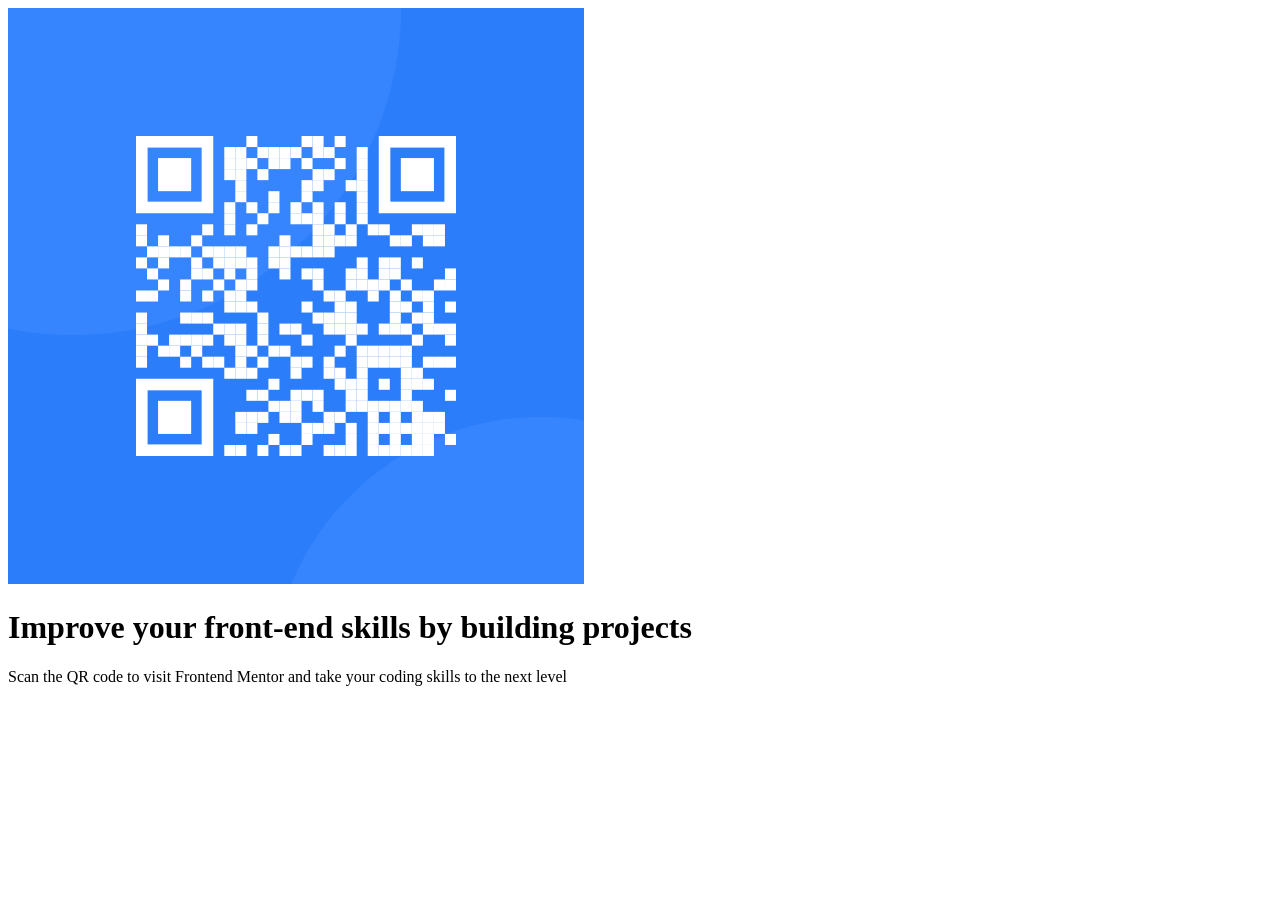
==== index.html @ 9c6b6b5d "Update and rename design/qrcode.html to index.html" ====
<!doctype html>
<html lang="en">
  <head>
    <meta charset="UTF-8" />
    <meta name="viewport" content="width=device-width, initial-scale=1.0" />
    <title>QR Code</title>
    <link href="https://fonts.googleapis.com/css2?family=Outfit:wght@400;700&display=swap" rel="stylesheet">
    <link rel="stylesheet" href="style.css" />
    
  </head>
  <body>
    <div class="container">
      <div class="qrcode">
        <img src="/images/image-qr-code.png" alt="" />
        <h1>Improve your front-end skills by building projects</h1>
        <p>
          Scan the QR code to visit Frontend Mentor and take your coding skills
          to the next level
        </p>
      </div>
    </div>
  </body>
</html>
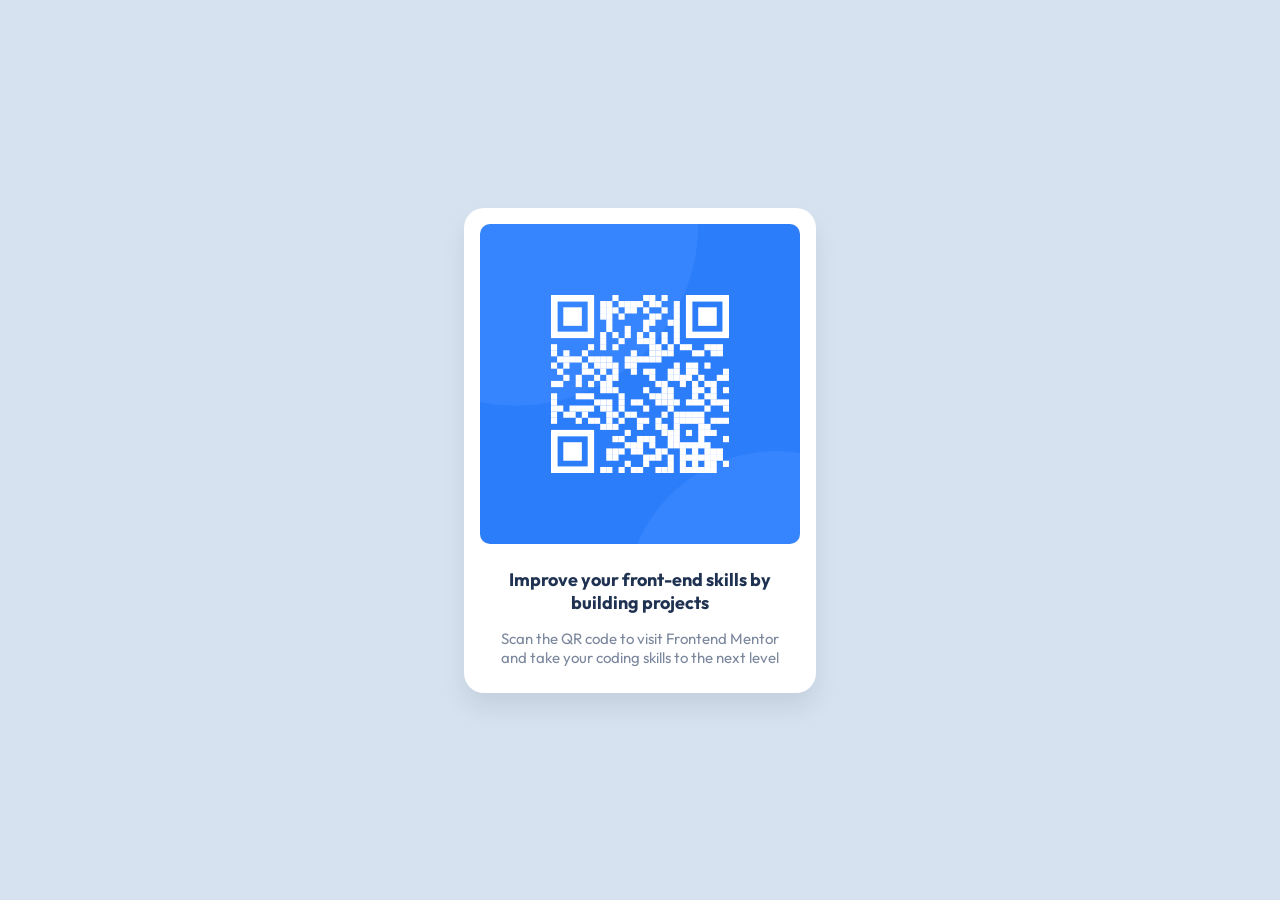
==== commit 43757bd1: "Update index.html" ====
--- a/index.html
+++ b/index.html
@@ -11,7 +11,7 @@
   <body>
     <div class="container">
       <div class="qrcode">
-        <img src="/images/image-qr-code.png" alt="" />
+        <img src="images/image-qr-code.png" alt="" />
         <h1>Improve your front-end skills by building projects</h1>
         <p>
           Scan the QR code to visit Frontend Mentor and take your coding skills
--- a/style.css
+++ b/style.css
@@ -0,0 +1,39 @@
+body {
+  display: flex;
+  justify-content: center;
+  align-items: center;
+  min-height: 100vh;
+  margin: 0;
+  background-color: hsl(212, 45%, 89%);
+  font-family: "Outfit", sans-serif;
+}
+
+.container {
+  background-color: white;
+  width: 320px;
+  border-radius: 20px;
+  padding: 16px;
+  box-shadow: 0 15px 25px rgba(0, 0, 0, 0.08);
+}
+
+.qrcode {
+  text-align: center;
+}
+
+.qrcode img {
+  width: 100%;
+  border-radius: 10px;
+}
+
+.qrcode h1 {
+  font-size: 18px;
+  color: hsl(218, 44%, 22%);
+  margin: 20px 0 15px;
+  font-weight: 700;
+}
+
+.qrcode p {
+  font-size: 15px;
+  color: hsl(220, 15%, 55%);
+  margin: 0 10px 10px;
+}
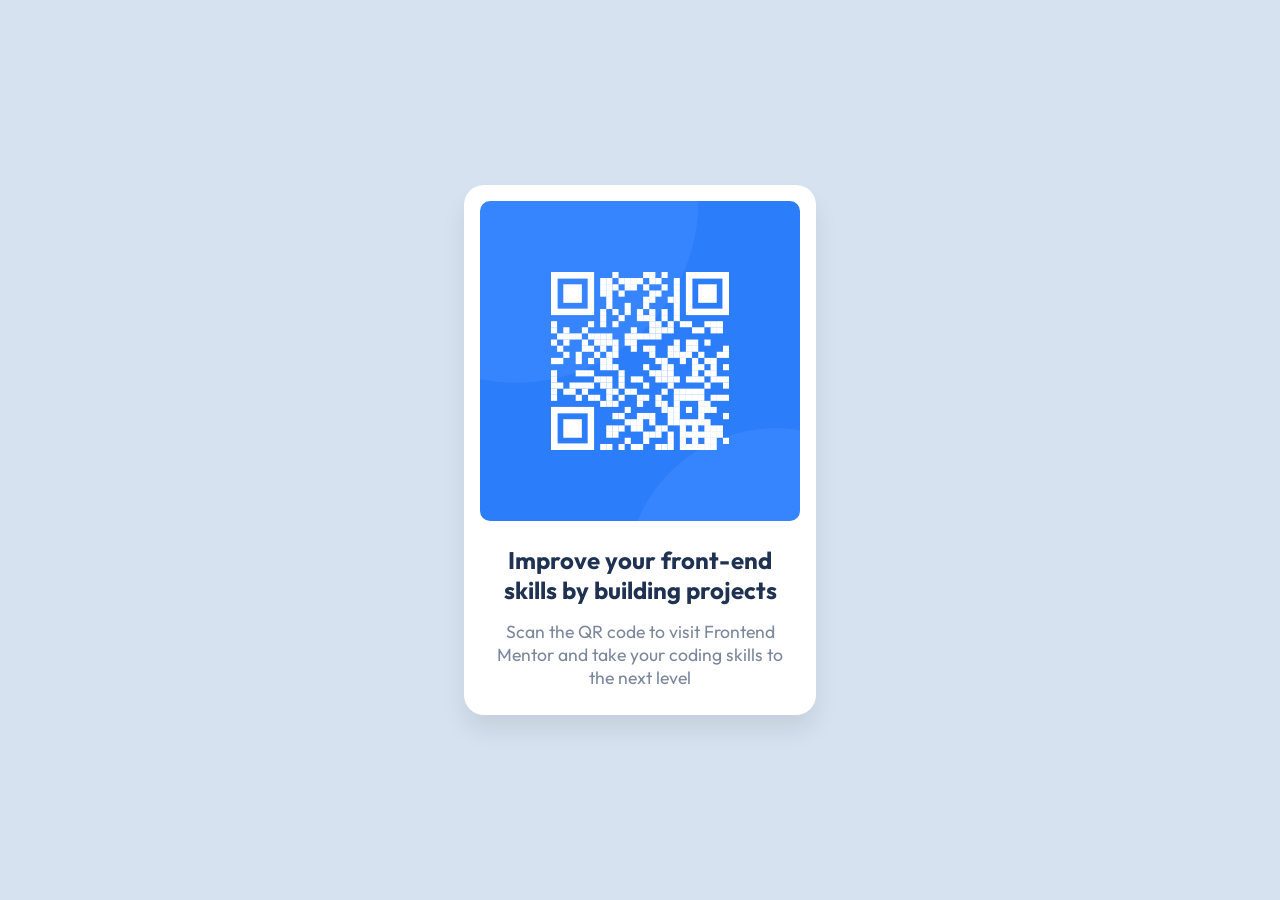
==== commit 668ee276: "Update index.html" ====
--- a/index.html
+++ b/index.html
@@ -4,20 +4,27 @@
     <meta charset="UTF-8" />
     <meta name="viewport" content="width=device-width, initial-scale=1.0" />
     <title>QR Code</title>
-    <link href="https://fonts.googleapis.com/css2?family=Outfit:wght@400;700&display=swap" rel="stylesheet">
+    <link
+      href="https://fonts.googleapis.com/css2?family=Outfit:wght@400;700&display=swap"
+      rel="stylesheet"
+    />
     <link rel="stylesheet" href="style.css" />
-    
   </head>
   <body>
-    <div class="container">
-      <div class="qrcode">
-        <img src="images/image-qr-code.png" alt="" />
+    <main>
+      <section class="container">
+        <img
+          src="../images/image-qr-code.png"
+          alt="QR code linking to the Frontend Mentor website"
+        />
+
         <h1>Improve your front-end skills by building projects</h1>
+
         <p>
           Scan the QR code to visit Frontend Mentor and take your coding skills
           to the next level
         </p>
-      </div>
-    </div>
+      </section>
+    </main>
   </body>
 </html>
--- a/style.css
+++ b/style.css
@@ -1,10 +1,15 @@
+:root {
+  --background-color: hsl(212, 45%, 89%);
+  --title-color: hsl(218, 44%, 22%);
+  --text-color: hsl(220, 15%, 55%);
+}
 body {
   display: flex;
   justify-content: center;
   align-items: center;
   min-height: 100vh;
   margin: 0;
-  background-color: hsl(212, 45%, 89%);
+  background-color: var(--background-color);
   font-family: "Outfit", sans-serif;
 }
 
@@ -16,24 +21,24 @@
   box-shadow: 0 15px 25px rgba(0, 0, 0, 0.08);
 }
 
-.qrcode {
+.container {
   text-align: center;
 }
 
-.qrcode img {
+.container img {
   width: 100%;
   border-radius: 10px;
 }
 
-.qrcode h1 {
-  font-size: 18px;
-  color: hsl(218, 44%, 22%);
+.container h1 {
+  font-size: clamp(1.2rem, 2vw, 1.5rem);
+  color: var(--title-color);
   margin: 20px 0 15px;
   font-weight: 700;
 }
 
-.qrcode p {
-  font-size: 15px;
-  color: hsl(220, 15%, 55%);
+.container p {
+  font-size: clamp(0.9rem, 1.5vw, 1.1rem);
+  color: var(--text-color);
   margin: 0 10px 10px;
 }
